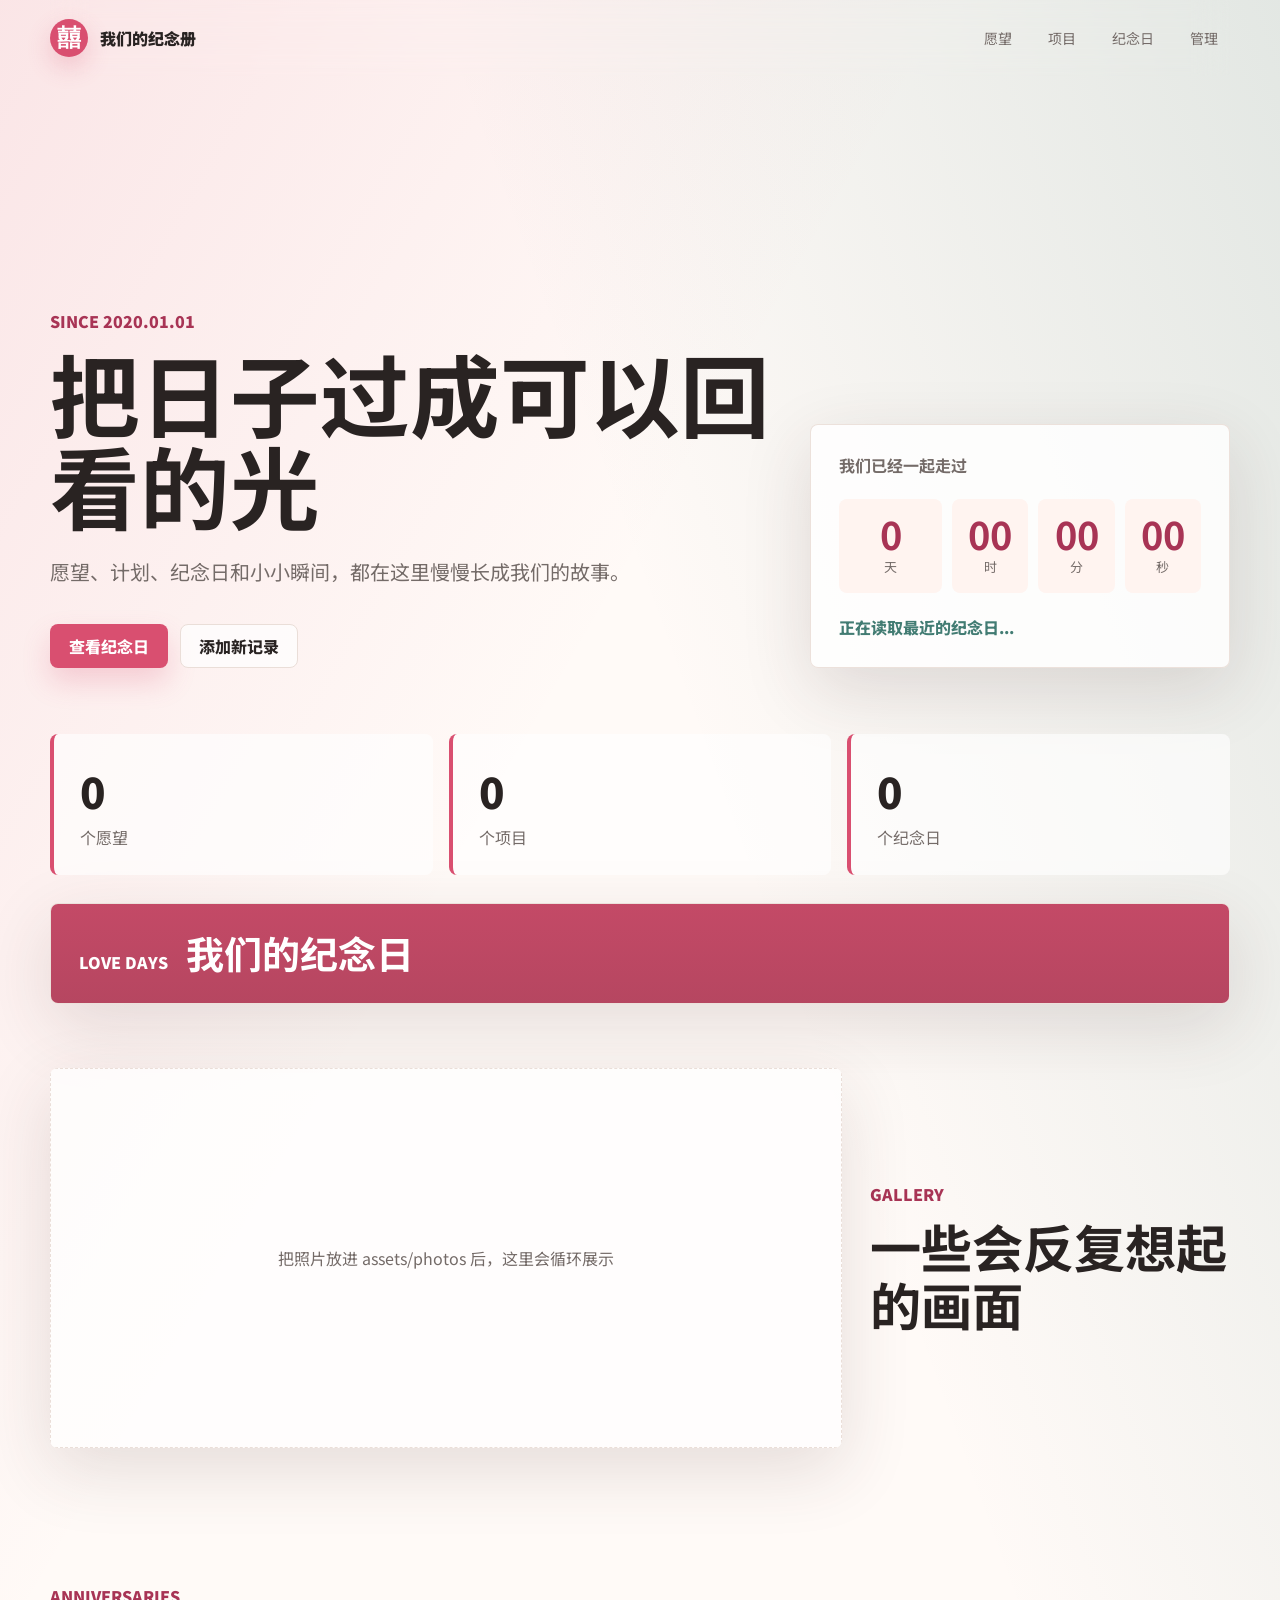
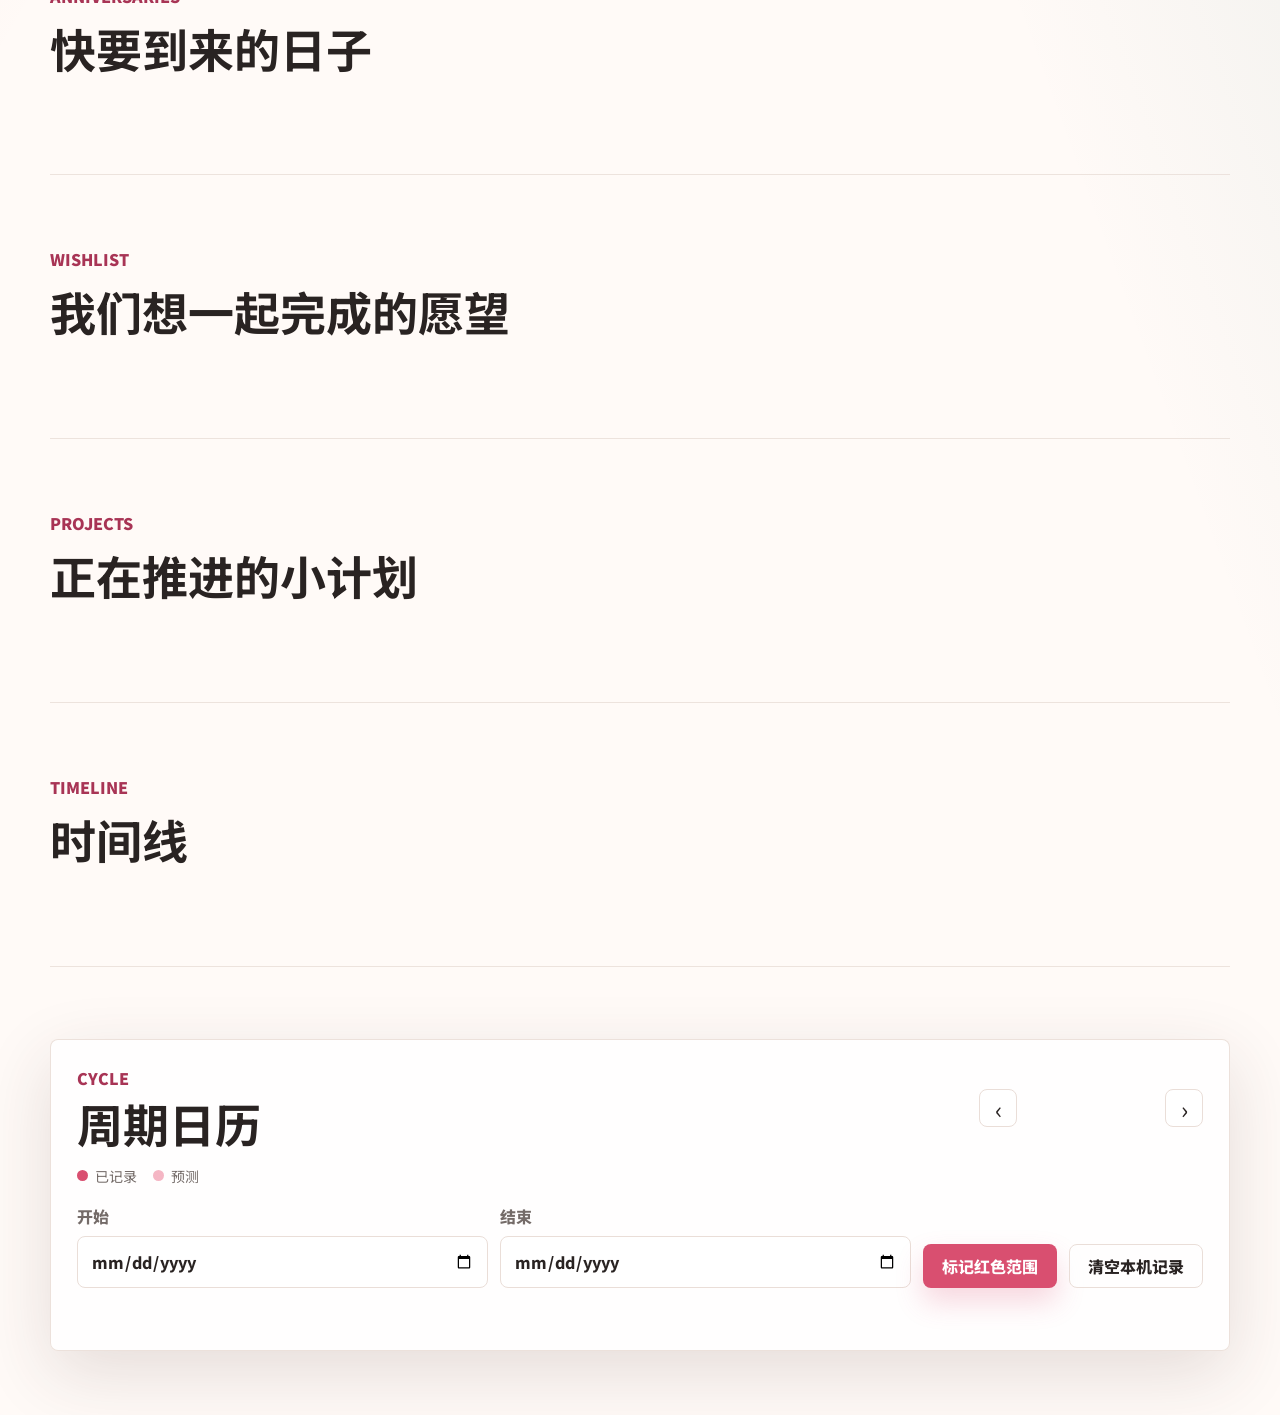
==== index.html @ c31b3c4a "Initial love memory page" ====
<!doctype html>
<html lang="zh-CN">
  <head>
    <meta charset="utf-8" />
    <meta name="viewport" content="width=device-width, initial-scale=1" />
    <title>我们的纪念册</title>
    <meta
      name="description"
      content="记录愿望、项目、纪念日和一起走过的每一个重要瞬间。"
    />
    <link rel="preconnect" href="https://fonts.googleapis.com" />
    <link rel="preconnect" href="https://fonts.gstatic.com" crossorigin />
    <link
      href="https://fonts.googleapis.com/css2?family=Ma+Shan+Zheng&family=Noto+Sans+SC:wght@400;500;700;900&display=swap"
      rel="stylesheet"
    />
    <link rel="stylesheet" href="./src/styles.css" />
  </head>
  <body>
    <div class="page-shell">
      <header class="topbar">
        <a class="brand" href="./index.html" aria-label="返回首页">
          <span class="brand-mark">囍</span>
          <span>我们的纪念册</span>
        </a>
        <nav class="nav-links" aria-label="页面导航">
          <a href="#wishes">愿望</a>
          <a href="#projects">项目</a>
          <a href="#anniversaries">纪念日</a>
          <a href="./admin.html">管理</a>
        </nav>
      </header>

      <main>
        <section class="hero">
          <div class="hero-copy">
            <p class="eyebrow" id="hero-eyebrow">Since 2020.01.01</p>
            <h1 id="couple-title">把日子过成可以回看的光</h1>
            <p class="hero-text" id="hero-subtitle">
              愿望、计划、纪念日和小小瞬间，都在这里慢慢长成我们的故事。
            </p>
            <div class="hero-actions">
              <a class="button primary" href="#anniversaries">查看纪念日</a>
              <a class="button ghost" href="./admin.html">添加新记录</a>
            </div>
          </div>

          <div class="time-card" aria-label="相恋计时">
            <span class="time-card-label">我们已经一起走过</span>
            <div class="time-grid">
              <div>
                <strong id="days-together">0</strong>
                <span>天</span>
              </div>
              <div>
                <strong id="hours-together">00</strong>
                <span>时</span>
              </div>
              <div>
                <strong id="minutes-together">00</strong>
                <span>分</span>
              </div>
              <div>
                <strong id="seconds-together">00</strong>
                <span>秒</span>
              </div>
            </div>
            <p id="next-anniversary">正在读取最近的纪念日...</p>
          </div>
        </section>

        <section class="summary-strip" aria-label="内容摘要">
          <article>
            <span id="wish-count">0</span>
            <p>个愿望</p>
          </article>
          <article>
            <span id="project-count">0</span>
            <p>个项目</p>
          </article>
          <article>
            <span id="anniversary-count">0</span>
            <p>个纪念日</p>
          </article>
        </section>

        <section class="special-days" aria-label="固定纪念日">
          <div class="special-hero">
            <span>Love Days</span>
            <h2>我们的纪念日</h2>
          </div>
          <div class="special-list" id="special-day-list"></div>
        </section>

        <section class="photo-reel" aria-label="照片轮播">
          <div class="photo-stage" id="photo-stage">
            <div class="photo-placeholder">把照片放进 assets/photos 后，这里会循环展示</div>
          </div>
          <div class="photo-copy">
            <p>Gallery</p>
            <h2>一些会反复想起的画面</h2>
          </div>
        </section>

        <section class="section" id="anniversaries">
          <div class="section-heading">
            <p>Anniversaries</p>
            <h2>快要到来的日子</h2>
          </div>
          <div class="card-grid" id="anniversary-list"></div>
        </section>

        <section class="section alt" id="wishes">
          <div class="section-heading">
            <p>Wishlist</p>
            <h2>我们想一起完成的愿望</h2>
          </div>
          <div class="card-grid" id="wish-list"></div>
        </section>

        <section class="section" id="projects">
          <div class="section-heading">
            <p>Projects</p>
            <h2>正在推进的小计划</h2>
          </div>
          <div class="card-grid" id="project-list"></div>
        </section>

        <section class="section alt" id="timeline">
          <div class="section-heading">
            <p>Timeline</p>
            <h2>时间线</h2>
          </div>
          <div class="timeline" id="timeline-list"></div>
        </section>

        <section class="period-calendar" id="period-calendar" aria-label="周期日历">
          <div class="calendar-heading">
            <div>
              <p>Cycle</p>
              <h2>周期日历</h2>
            </div>
            <div class="calendar-actions">
              <button class="icon-button" id="calendar-prev" type="button" aria-label="上个月">‹</button>
              <strong id="calendar-title"></strong>
              <button class="icon-button" id="calendar-next" type="button" aria-label="下个月">›</button>
            </div>
          </div>
          <div class="calendar-legend" aria-label="图例">
            <span><i class="legend-dot actual"></i>已记录</span>
            <span><i class="legend-dot predicted"></i>预测</span>
          </div>
          <form class="period-form" id="period-form">
            <label>
              开始
              <input id="period-start" type="date" required />
            </label>
            <label>
              结束
              <input id="period-end" type="date" required />
            </label>
            <button class="button primary" type="submit">标记红色范围</button>
            <button class="button ghost" id="period-clear" type="button">清空本机记录</button>
          </form>
          <div class="period-ranges" id="period-ranges"></div>
          <div class="calendar-grid" id="calendar-grid"></div>
        </section>
      </main>
    </div>

    <script type="module" src="./src/app.js"></script>
  </body>
</html>
---- src/styles.css ----
:root {
  color-scheme: light;
  --ink: #292322;
  --muted: #746b68;
  --paper: #fffaf7;
  --panel: #ffffff;
  --line: #eaded8;
  --rose: #d94f70;
  --rose-dark: #a83455;
  --mint: #427c73;
  --gold: #b5792f;
  --blue: #466a9f;
  --shadow: 0 22px 70px rgba(73, 41, 44, 0.14);
}

* {
  box-sizing: border-box;
}

[hidden] {
  display: none !important;
}

html {
  scroll-behavior: smooth;
}

body {
  margin: 0;
  min-height: 100vh;
  color: var(--ink);
  font-family: "Noto Sans SC", system-ui, -apple-system, BlinkMacSystemFont, "Segoe UI", sans-serif;
  background:
    linear-gradient(120deg, rgba(217, 79, 112, 0.12), transparent 32%),
    linear-gradient(250deg, rgba(66, 124, 115, 0.15), transparent 36%),
    var(--paper);
}

a {
  color: inherit;
  text-decoration: none;
}

button,
input,
select,
textarea {
  font: inherit;
}

.page-shell {
  width: min(1180px, calc(100% - 32px));
  margin: 0 auto;
}

.topbar {
  position: sticky;
  top: 0;
  z-index: 20;
  display: flex;
  align-items: center;
  justify-content: space-between;
  gap: 20px;
  padding: 18px 0;
  backdrop-filter: blur(16px);
}

.brand,
.nav-links {
  display: flex;
  align-items: center;
  gap: 12px;
}

.brand {
  font-weight: 900;
}

.brand-mark {
  display: grid;
  width: 38px;
  height: 38px;
  place-items: center;
  border-radius: 50%;
  color: white;
  font-family: "Ma Shan Zheng", cursive;
  font-size: 24px;
  background: var(--rose);
  box-shadow: 0 10px 24px rgba(217, 79, 112, 0.24);
}

.nav-links {
  color: var(--muted);
  font-size: 14px;
}

.nav-links a,
.link-button {
  padding: 10px 12px;
  border-radius: 999px;
}

.nav-links a:hover,
.link-button:hover {
  color: var(--ink);
  background: rgba(255, 255, 255, 0.72);
}

.link-button {
  border: 0;
  color: var(--muted);
  background: transparent;
  cursor: pointer;
}

.hero {
  display: grid;
  grid-template-columns: minmax(0, 1.1fr) 420px;
  gap: 36px;
  align-items: end;
  min-height: 640px;
  padding: 82px 0 48px;
}

.hero-copy h1,
.admin-hero h1 {
  max-width: 760px;
  margin: 0;
  font-size: clamp(42px, 7vw, 92px);
  line-height: 1.02;
  letter-spacing: 0;
}

.eyebrow,
.section-heading p {
  margin: 0 0 14px;
  color: var(--rose-dark);
  font-weight: 900;
  letter-spacing: 0;
  text-transform: uppercase;
}

.hero-text,
.admin-hero p {
  max-width: 620px;
  margin: 24px 0 0;
  color: var(--muted);
  font-size: 20px;
  line-height: 1.8;
}

.hero-actions,
.form-actions {
  display: flex;
  flex-wrap: wrap;
  gap: 12px;
  margin-top: 34px;
}

.button {
  display: inline-flex;
  min-height: 44px;
  align-items: center;
  justify-content: center;
  border: 1px solid transparent;
  border-radius: 8px;
  padding: 0 18px;
  font-weight: 800;
  cursor: pointer;
}

.button.primary {
  color: white;
  background: var(--rose);
  box-shadow: 0 14px 28px rgba(217, 79, 112, 0.22);
}

.button.ghost {
  color: var(--ink);
  border-color: var(--line);
  background: rgba(255, 255, 255, 0.72);
}

.button.danger {
  color: white;
  background: #9d3542;
}

.button.compact {
  min-height: 36px;
  padding: 0 12px;
  font-size: 13px;
}

.time-card,
.panel,
.memory-card {
  border: 1px solid rgba(234, 222, 216, 0.9);
  border-radius: 8px;
  background: rgba(255, 255, 255, 0.82);
  box-shadow: var(--shadow);
}

.time-card {
  padding: 28px;
}

.time-card-label {
  color: var(--muted);
  font-weight: 700;
}

.time-grid {
  display: grid;
  grid-template-columns: minmax(88px, 1.35fr) repeat(3, minmax(68px, 1fr));
  gap: 10px;
  margin: 22px 0;
}

.time-grid div {
  min-width: 0;
  padding: 16px 8px;
  border-radius: 8px;
  text-align: center;
  background: #fff4f0;
}

.time-grid strong {
  display: block;
  color: var(--rose-dark);
  font-size: clamp(22px, 3vw, 38px);
  line-height: 1;
}

.time-grid span {
  color: var(--muted);
  font-size: 13px;
}

.time-card p {
  margin: 0;
  color: var(--mint);
  font-weight: 800;
}

.summary-strip {
  display: grid;
  grid-template-columns: repeat(3, 1fr);
  gap: 16px;
  margin: 18px 0 28px;
}

.summary-strip article {
  padding: 26px;
  border-left: 4px solid var(--rose);
  border-radius: 8px;
  background: rgba(255, 255, 255, 0.64);
}

.summary-strip span {
  font-size: 42px;
  font-weight: 900;
}

.summary-strip p {
  margin: 4px 0 0;
  color: var(--muted);
}

.special-days {
  display: grid;
  grid-template-columns: 1fr;
  gap: 0;
  align-items: stretch;
  margin: 0 0 64px;
  border: 1px solid rgba(234, 222, 216, 0.9);
  border-radius: 8px;
  overflow: hidden;
  background: rgba(255, 255, 255, 0.78);
  box-shadow: var(--shadow);
}

.special-hero {
  display: flex;
  align-items: baseline;
  gap: 18px;
  min-height: 0;
  padding: 28px;
  color: white;
  background:
    linear-gradient(rgba(41, 35, 34, 0.12), rgba(41, 35, 34, 0.2)),
    var(--rose);
}

.special-hero span {
  font-weight: 900;
  text-transform: uppercase;
}

.special-hero h2 {
  margin: 0;
  font-size: 38px;
  line-height: 1.12;
  white-space: nowrap;
}

.special-list {
  display: grid;
}

.special-row {
  display: flex;
  flex-wrap: wrap;
  align-items: baseline;
  gap: 8px;
  padding: 22px 26px;
  border-bottom: 1px solid var(--line);
  color: var(--muted);
  font-size: clamp(18px, 2.3vw, 28px);
}

.special-row:last-child {
  border-bottom: 0;
}

.special-row strong {
  color: var(--gold);
  font-size: 1.16em;
  font-weight: 900;
}

.photo-reel {
  display: grid;
  grid-template-columns: minmax(0, 1fr) 360px;
  gap: 28px;
  align-items: center;
  margin: 0 0 64px;
}

.photo-stage {
  position: relative;
  min-height: 380px;
  overflow: hidden;
  border-radius: 8px;
  background: rgba(255, 255, 255, 0.72);
  box-shadow: var(--shadow);
}

.reel-photo {
  position: absolute;
  inset: 0;
  width: 100%;
  height: 100%;
  object-fit: cover;
  opacity: 0;
  transform: scale(1.02);
  transition:
    opacity 0.9s ease,
    transform 4.2s ease;
}

.reel-photo.active {
  opacity: 1;
  transform: scale(1);
}

.photo-placeholder {
  display: grid;
  min-height: 380px;
  place-items: center;
  padding: 28px;
  color: var(--muted);
  text-align: center;
  border: 1px dashed var(--line);
}

.photo-copy p {
  margin: 0 0 12px;
  color: var(--rose-dark);
  font-weight: 900;
  text-transform: uppercase;
}

.photo-copy h2 {
  margin: 0;
  font-size: clamp(30px, 4vw, 52px);
  line-height: 1.12;
}

.period-calendar {
  margin: 72px 0 64px;
  border: 1px solid rgba(234, 222, 216, 0.9);
  border-radius: 8px;
  padding: 26px;
  background: rgba(255, 255, 255, 0.82);
  box-shadow: var(--shadow);
}

.calendar-heading {
  display: flex;
  align-items: center;
  justify-content: space-between;
  gap: 18px;
  margin-bottom: 16px;
}

.calendar-heading p {
  margin: 0 0 8px;
  color: var(--rose-dark);
  font-weight: 900;
  text-transform: uppercase;
}

.calendar-heading h2 {
  margin: 0;
  font-size: clamp(28px, 4vw, 46px);
  line-height: 1.12;
}

.calendar-actions {
  display: flex;
  align-items: center;
  gap: 10px;
  color: var(--ink);
}

.calendar-actions strong {
  min-width: 128px;
  text-align: center;
}

.icon-button {
  display: inline-grid;
  width: 38px;
  height: 38px;
  place-items: center;
  border: 1px solid var(--line);
  border-radius: 8px;
  color: var(--ink);
  font-size: 24px;
  background: white;
  cursor: pointer;
}

.calendar-legend {
  display: flex;
  gap: 16px;
  margin-bottom: 18px;
  color: var(--muted);
  font-size: 14px;
}

.period-form {
  display: grid;
  grid-template-columns: repeat(2, minmax(0, 1fr)) auto auto;
  gap: 12px;
  align-items: end;
  margin: 0 0 18px;
}

.period-ranges {
  display: flex;
  flex-wrap: wrap;
  gap: 10px;
  margin: 0 0 18px;
}

.period-chip,
.period-empty {
  display: inline-flex;
  align-items: center;
  gap: 8px;
  border-radius: 999px;
  padding: 8px 12px;
  color: var(--rose-dark);
  font-size: 13px;
  font-weight: 900;
  background: rgba(217, 79, 112, 0.12);
}

.period-empty {
  color: var(--muted);
  background: rgba(255, 255, 255, 0.72);
}

.period-chip button {
  display: grid;
  width: 22px;
  height: 22px;
  place-items: center;
  border: 0;
  border-radius: 50%;
  color: white;
  background: var(--rose);
  cursor: pointer;
}

.calendar-legend span {
  display: inline-flex;
  align-items: center;
  gap: 7px;
}

.legend-dot {
  width: 11px;
  height: 11px;
  border-radius: 50%;
}

.legend-dot.actual {
  background: var(--rose);
}

.legend-dot.predicted {
  background: #f5b6c4;
}

.calendar-grid {
  display: grid;
  grid-template-columns: repeat(7, minmax(0, 1fr));
  gap: 8px;
}

.calendar-weekday,
.calendar-cell {
  min-width: 0;
  text-align: center;
}

.calendar-weekday {
  color: var(--muted);
  font-size: 13px;
  font-weight: 900;
}

.calendar-cell {
  display: grid;
  min-height: 52px;
  place-items: center;
  border: 1px solid var(--line);
  border-radius: 8px;
  color: var(--muted);
  background: #fffaf7;
}

.calendar-cell span {
  display: grid;
  width: 34px;
  height: 34px;
  place-items: center;
  border-radius: 50%;
  font-weight: 900;
}

.calendar-cell.actual {
  border-color: rgba(217, 79, 112, 0.45);
  color: white;
  background: rgba(217, 79, 112, 0.9);
}

.calendar-cell.predicted {
  border-color: rgba(217, 79, 112, 0.18);
  color: var(--rose-dark);
  background: rgba(217, 79, 112, 0.12);
}

.calendar-cell.today span {
  outline: 2px solid var(--mint);
  outline-offset: 2px;
}

.section {
  padding: 72px 0;
}

.section.alt {
  border-top: 1px solid rgba(234, 222, 216, 0.82);
  border-bottom: 1px solid rgba(234, 222, 216, 0.82);
}

.section-heading {
  margin-bottom: 28px;
}

.section-heading h2,
.panel h2 {
  margin: 0;
  font-size: clamp(28px, 4vw, 46px);
  line-height: 1.15;
}

.card-grid {
  display: grid;
  grid-template-columns: repeat(3, minmax(0, 1fr));
  gap: 18px;
}

.memory-card {
  overflow: hidden;
  display: block;
  color: inherit;
  transition:
    transform 0.18s ease,
    box-shadow 0.18s ease;
}

.memory-card:hover {
  transform: translateY(-3px);
  box-shadow: 0 26px 76px rgba(73, 41, 44, 0.18);
}

.memory-card.status-done {
  opacity: 0.72;
}

.memory-card.status-done h3 {
  text-decoration: line-through;
  text-decoration-thickness: 2px;
  text-decoration-color: rgba(181, 121, 47, 0.46);
}

.memory-card img {
  width: 100%;
  aspect-ratio: 4 / 3;
  object-fit: cover;
}

.memory-card-body {
  padding: 22px;
}

.meta-row {
  display: flex;
  justify-content: space-between;
  gap: 14px;
  color: var(--gold);
  font-size: 13px;
  font-weight: 900;
}

.memory-card h3,
.timeline-item h3,
.admin-item h3 {
  margin: 12px 0 8px;
  font-size: 22px;
}

.memory-card p,
.timeline-item p,
.admin-item p,
.panel p {
  margin: 0;
  color: var(--muted);
  line-height: 1.7;
}

.countdown {
  display: inline-flex;
  margin-top: 18px;
  color: var(--mint);
}

.status-pill,
.admin-status {
  display: inline-flex;
  align-items: center;
  width: max-content;
  margin-top: 16px;
  border-radius: 999px;
  padding: 6px 10px;
  color: var(--mint);
  font-size: 13px;
  font-weight: 900;
  background: rgba(66, 124, 115, 0.12);
}

.status-done .status-pill {
  color: var(--gold);
  background: rgba(181, 121, 47, 0.14);
}

.empty-state {
  grid-column: 1 / -1;
  padding: 26px;
  border: 1px dashed var(--line);
  border-radius: 8px;
  color: var(--muted);
  text-align: center;
  background: rgba(255, 255, 255, 0.56);
}

.timeline {
  display: grid;
  gap: 16px;
}

.timeline-item {
  display: grid;
  grid-template-columns: 180px minmax(0, 1fr);
  gap: 24px;
  padding: 24px 0;
  border-bottom: 1px solid var(--line);
}

.timeline-item time {
  color: var(--rose-dark);
  font-weight: 900;
}

.timeline-item span {
  color: var(--blue);
  font-size: 13px;
  font-weight: 900;
}

.admin-shell {
  padding-bottom: 72px;
}

.admin-layout {
  display: grid;
  gap: 22px;
}

.admin-hero {
  padding: 70px 0 30px;
}

.panel {
  padding: 24px;
}

.panel h2 {
  margin-bottom: 18px;
  font-size: 26px;
}

.editor-grid {
  display: grid;
  grid-template-columns: 420px minmax(0, 1fr);
  gap: 22px;
  align-items: start;
}

.item-form,
.login-form {
  display: grid;
  gap: 16px;
}

label {
  display: grid;
  gap: 8px;
  color: var(--muted);
  font-weight: 800;
}

input,
select,
textarea {
  width: 100%;
  border: 1px solid var(--line);
  border-radius: 8px;
  padding: 12px 13px;
  color: var(--ink);
  background: white;
  outline: none;
}

textarea {
  resize: vertical;
}

input:focus,
select:focus,
textarea:focus {
  border-color: var(--rose);
  box-shadow: 0 0 0 4px rgba(217, 79, 112, 0.12);
}

.list-header,
.admin-item,
.admin-item-actions {
  display: flex;
  align-items: center;
  gap: 14px;
}

.list-header {
  justify-content: space-between;
  margin-bottom: 14px;
}

.list-header select {
  width: 150px;
}

.admin-list {
  display: grid;
  gap: 12px;
}

.admin-item {
  justify-content: space-between;
  padding: 16px;
  border: 1px solid var(--line);
  border-radius: 8px;
  background: #fffaf7;
}

.admin-item span {
  color: var(--gold);
  font-size: 12px;
  font-weight: 900;
}

.toast {
  position: fixed;
  right: 24px;
  bottom: 24px;
  z-index: 50;
  max-width: min(420px, calc(100% - 48px));
  padding: 14px 16px;
  border-radius: 8px;
  color: white;
  background: var(--ink);
  opacity: 0;
  transform: translateY(12px);
  transition: 0.2s ease;
  pointer-events: none;
}

.toast.visible {
  opacity: 1;
  transform: translateY(0);
}

@media (max-width: 900px) {
  .hero,
  .editor-grid {
    grid-template-columns: 1fr;
  }

  .hero {
    min-height: 0;
    padding-top: 48px;
  }

  .card-grid {
    grid-template-columns: repeat(2, minmax(0, 1fr));
  }

  .special-days {
    grid-template-columns: 1fr;
  }

  .special-hero {
    min-height: 0;
  }

  .special-hero h2 {
    font-size: 34px;
  }

  .photo-reel {
    grid-template-columns: 1fr;
  }

  .photo-copy {
    order: -1;
  }

  .calendar-heading {
    align-items: flex-start;
    flex-direction: column;
  }

  .period-form {
    grid-template-columns: 1fr 1fr;
  }

  .period-form .button {
    width: 100%;
  }
}

@media (max-width: 640px) {
  .page-shell {
    width: min(100% - 22px, 1180px);
  }

  .topbar,
  .nav-links,
  .summary-strip,
  .time-grid,
  .timeline-item,
  .admin-item,
  .admin-item-actions {
    align-items: stretch;
  }

  .topbar {
    position: static;
    flex-direction: column;
  }

  .nav-links {
    flex-wrap: wrap;
    justify-content: center;
  }

  .hero-copy h1,
  .admin-hero h1 {
    font-size: 44px;
  }

  .hero-text,
  .admin-hero p {
    font-size: 17px;
  }

  .time-grid,
  .summary-strip,
  .special-days,
  .card-grid,
  .timeline-item {
    grid-template-columns: 1fr;
  }

  .special-hero {
    flex-direction: column;
    gap: 8px;
  }

  .special-hero h2 {
    font-size: 30px;
  }

  .photo-stage,
  .photo-placeholder {
    min-height: 260px;
  }

  .period-calendar {
    padding: 18px;
  }

  .period-form {
    grid-template-columns: 1fr;
  }

  .calendar-grid {
    gap: 5px;
  }

  .calendar-cell {
    min-height: 42px;
  }

  .calendar-cell span {
    width: 30px;
    height: 30px;
  }

  .admin-item,
  .admin-item-actions {
    flex-direction: column;
  }

  .admin-item-actions .button {
    width: 100%;
  }
}
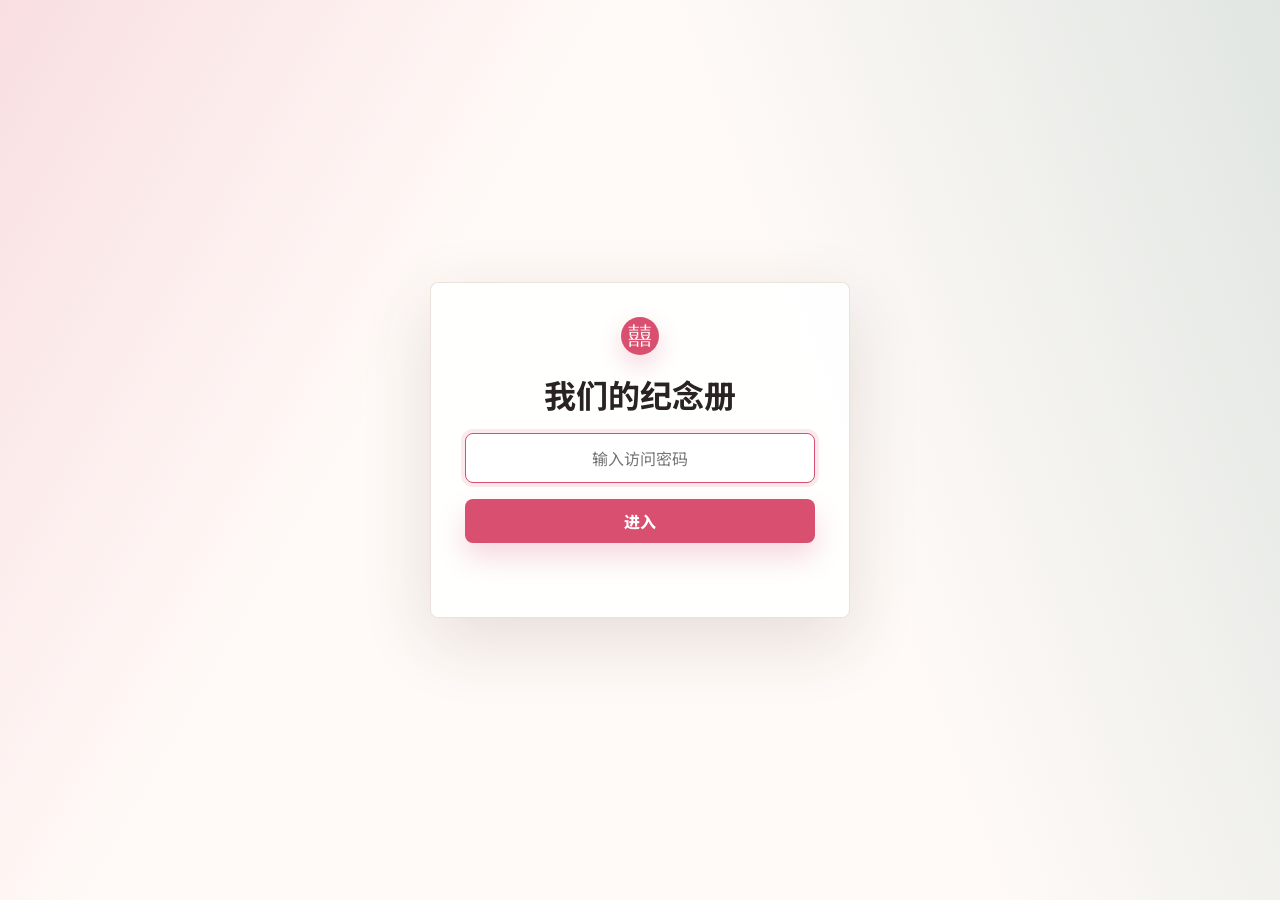
==== commit fe0fa092: "Add page access password" ====
--- a/index.html
+++ b/index.html
@@ -17,6 +17,15 @@
     <link rel="stylesheet" href="./src/styles.css" />
   </head>
   <body>
+    <section class="lock-screen" id="lock-screen" hidden>
+      <form class="lock-card" id="lock-form">
+        <span class="brand-mark">囍</span>
+        <h1>我们的纪念册</h1>
+        <input id="lock-password" type="password" placeholder="输入访问密码" autocomplete="current-password" />
+        <button class="button primary" type="submit">进入</button>
+        <p id="lock-message"></p>
+      </form>
+    </section>
     <div class="page-shell">
       <header class="topbar">
         <a class="brand" href="./index.html" aria-label="返回首页">
@@ -168,6 +177,7 @@
       </main>
     </div>
 
+    <script type="module" src="./src/access.js"></script>
     <script type="module" src="./src/app.js"></script>
   </body>
 </html>
--- a/src/styles.css
+++ b/src/styles.css
@@ -36,6 +36,59 @@
     var(--paper);
 }
 
+.access-locked body {
+  overflow: hidden;
+}
+
+.access-locked .page-shell {
+  display: none;
+}
+
+.lock-screen {
+  position: fixed;
+  inset: 0;
+  z-index: 100;
+  display: grid;
+  place-items: center;
+  padding: 24px;
+  background:
+    linear-gradient(120deg, rgba(217, 79, 112, 0.16), transparent 34%),
+    linear-gradient(250deg, rgba(66, 124, 115, 0.16), transparent 38%),
+    var(--paper);
+}
+
+.lock-card {
+  display: grid;
+  width: min(420px, 100%);
+  gap: 16px;
+  justify-items: center;
+  border: 1px solid rgba(234, 222, 216, 0.9);
+  border-radius: 8px;
+  padding: 34px;
+  background: rgba(255, 255, 255, 0.86);
+  box-shadow: var(--shadow);
+}
+
+.lock-card h1 {
+  margin: 0;
+  font-size: 32px;
+}
+
+.lock-card input {
+  text-align: center;
+}
+
+.lock-card .button {
+  width: 100%;
+}
+
+.lock-card p {
+  min-height: 24px;
+  margin: 0;
+  color: var(--rose-dark);
+  font-weight: 800;
+}
+
 a {
   color: inherit;
   text-decoration: none;
